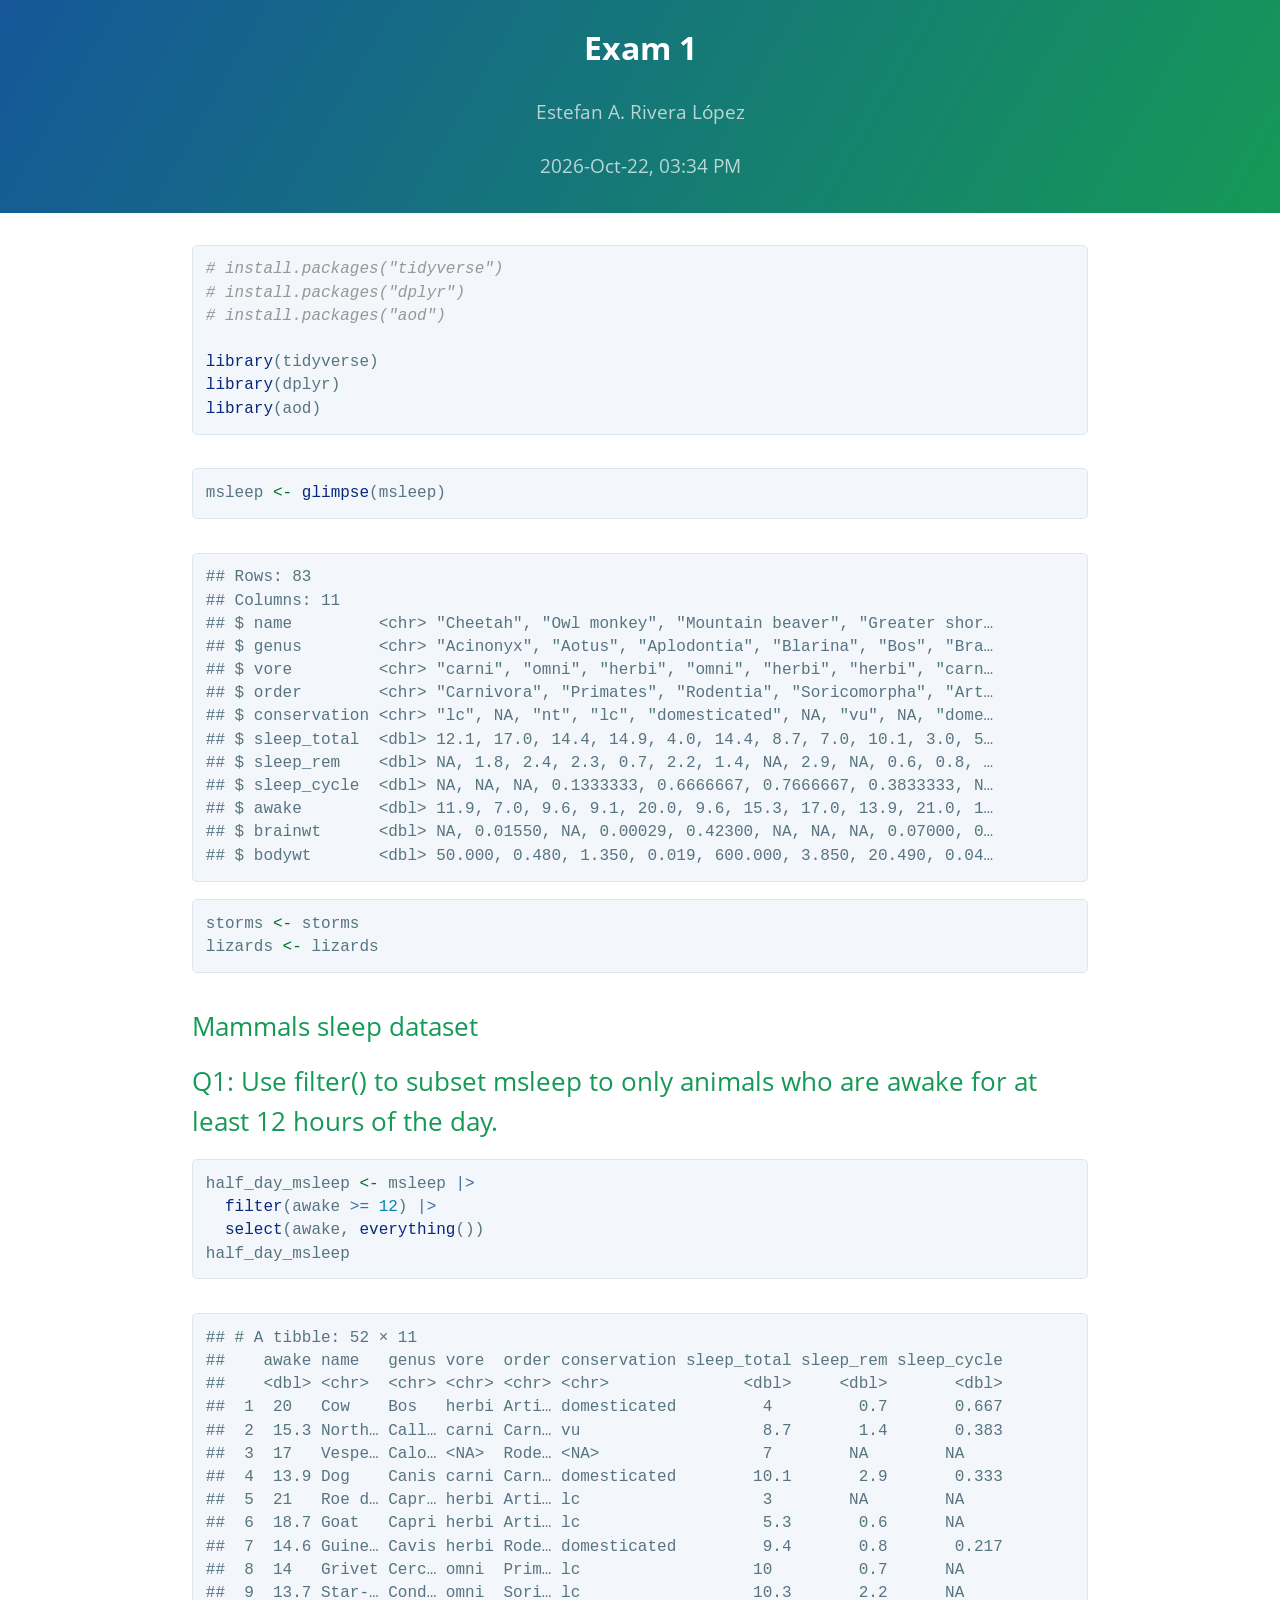
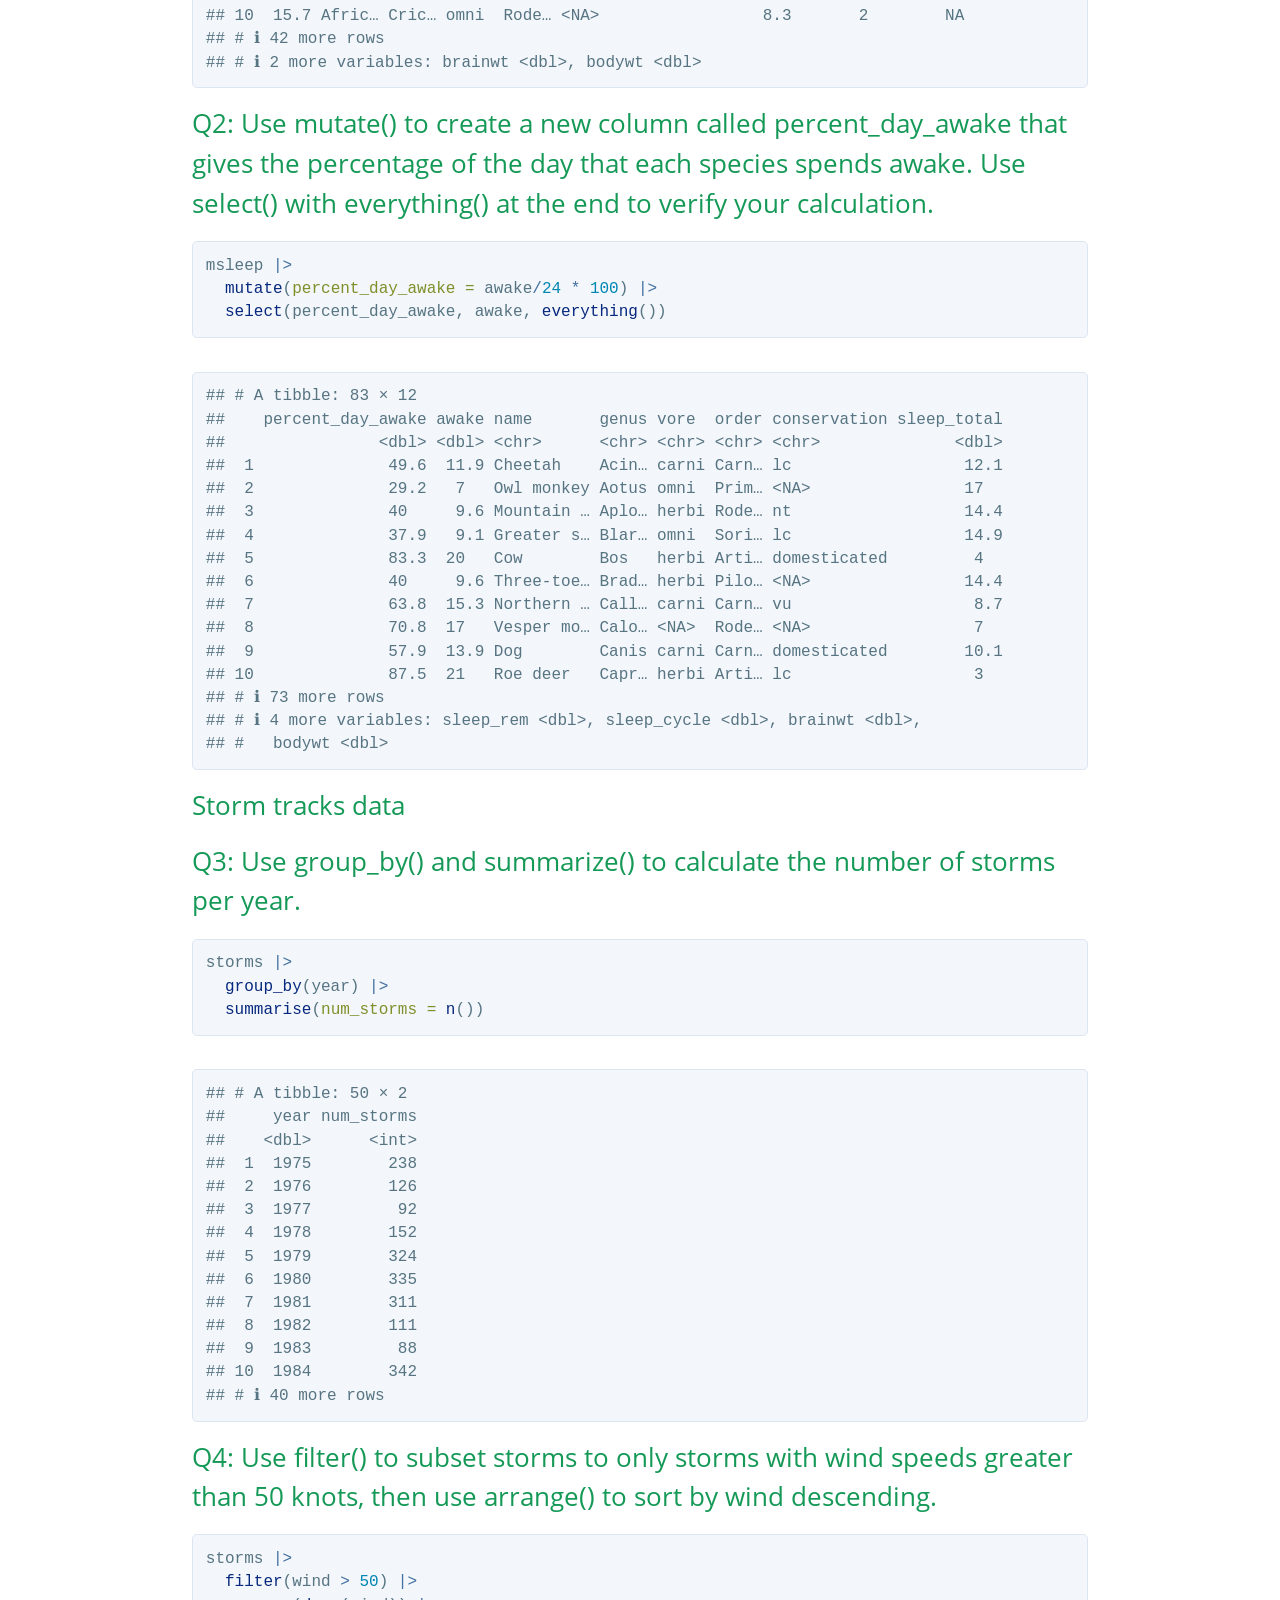
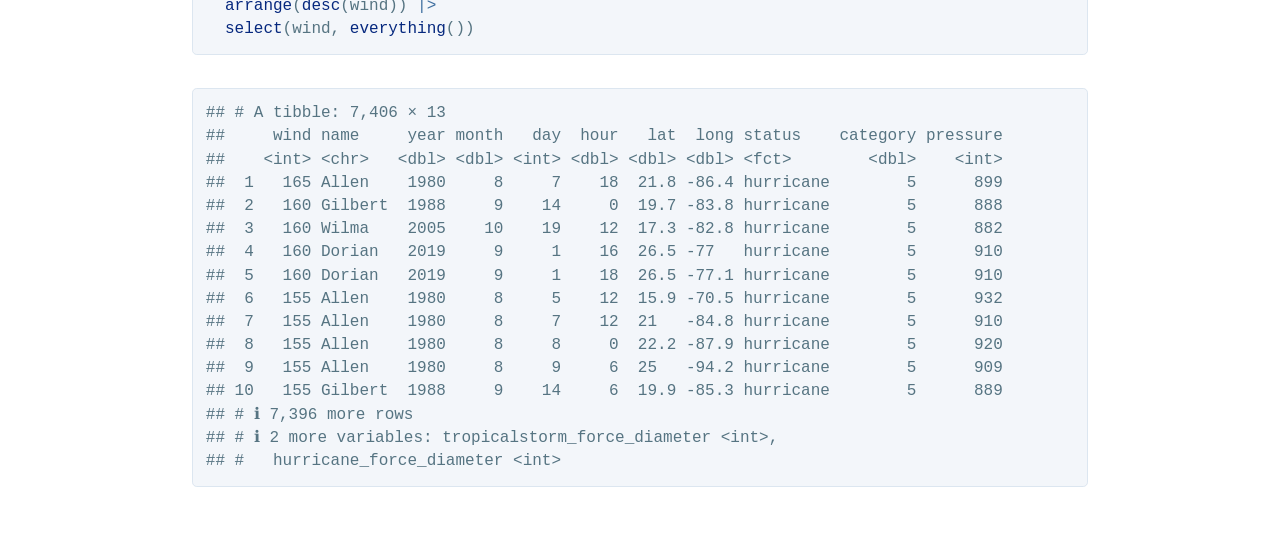
==== exams/Exam-1.html @ 0a930b72 "Exam 1" ====
<!DOCTYPE html>

<html>

<head>

<meta charset="utf-8" />
<meta name="generator" content="pandoc" />
<meta http-equiv="X-UA-Compatible" content="IE=EDGE" />

<meta name="viewport" content="width=device-width, initial-scale=1" />

<meta name="author" content="Estefan A. Rivera López" />


<title>Exam 1</title>

<script>// Pandoc 2.9 adds attributes on both header and div. We remove the former (to
// be compatible with the behavior of Pandoc < 2.8).
document.addEventListener('DOMContentLoaded', function(e) {
  var hs = document.querySelectorAll("div.section[class*='level'] > :first-child");
  var i, h, a;
  for (i = 0; i < hs.length; i++) {
    h = hs[i];
    if (!/^h[1-6]$/i.test(h.tagName)) continue;  // it should be a header h1-h6
    a = h.attributes;
    while (a.length > 0) h.removeAttribute(a[0].name);
  }
});
</script>


<style type="text/css">code{white-space: pre;}</style>
<style type="text/css" data-origin="pandoc">
html { -webkit-text-size-adjust: 100%; }
pre > code.sourceCode { white-space: pre; position: relative; }
pre > code.sourceCode > span { display: inline-block; line-height: 1.25; }
pre > code.sourceCode > span:empty { height: 1.2em; }
.sourceCode { overflow: visible; }
code.sourceCode > span { color: inherit; text-decoration: inherit; }
div.sourceCode { margin: 1em 0; }
pre.sourceCode { margin: 0; }
@media screen {
div.sourceCode { overflow: auto; }
}
@media print {
pre > code.sourceCode { white-space: pre-wrap; }
pre > code.sourceCode > span { text-indent: -5em; padding-left: 5em; }
}
pre.numberSource code
{ counter-reset: source-line 0; }
pre.numberSource code > span
{ position: relative; left: -4em; counter-increment: source-line; }
pre.numberSource code > span > a:first-child::before
{ content: counter(source-line);
position: relative; left: -1em; text-align: right; vertical-align: baseline;
border: none; display: inline-block;
-webkit-touch-callout: none; -webkit-user-select: none;
-khtml-user-select: none; -moz-user-select: none;
-ms-user-select: none; user-select: none;
padding: 0 4px; width: 4em;
color: #aaaaaa;
}
pre.numberSource { margin-left: 3em; border-left: 1px solid #aaaaaa; padding-left: 4px; }
div.sourceCode
{ }
@media screen {
pre > code.sourceCode > span > a:first-child::before { text-decoration: underline; }
}
code span.al { color: #ff0000; font-weight: bold; } 
code span.an { color: #60a0b0; font-weight: bold; font-style: italic; } 
code span.at { color: #7d9029; } 
code span.bn { color: #40a070; } 
code span.bu { color: #008000; } 
code span.cf { color: #007020; font-weight: bold; } 
code span.ch { color: #4070a0; } 
code span.cn { color: #880000; } 
code span.co { color: #60a0b0; font-style: italic; } 
code span.cv { color: #60a0b0; font-weight: bold; font-style: italic; } 
code span.do { color: #ba2121; font-style: italic; } 
code span.dt { color: #902000; } 
code span.dv { color: #40a070; } 
code span.er { color: #ff0000; font-weight: bold; } 
code span.ex { } 
code span.fl { color: #40a070; } 
code span.fu { color: #06287e; } 
code span.im { color: #008000; font-weight: bold; } 
code span.in { color: #60a0b0; font-weight: bold; font-style: italic; } 
code span.kw { color: #007020; font-weight: bold; } 
code span.op { color: #666666; } 
code span.ot { color: #007020; } 
code span.pp { color: #bc7a00; } 
code span.sc { color: #4070a0; } 
code span.ss { color: #bb6688; } 
code span.st { color: #4070a0; } 
code span.va { color: #19177c; } 
code span.vs { color: #4070a0; } 
code span.wa { color: #60a0b0; font-weight: bold; font-style: italic; } 

a.sourceLine {
pointer-events: auto;
}
</style>
<script>
// apply pandoc div.sourceCode style to pre.sourceCode instead
(function() {
  var sheets = document.styleSheets;
  for (var i = 0; i < sheets.length; i++) {
    if (sheets[i].ownerNode.dataset["origin"] !== "pandoc") continue;
    try { var rules = sheets[i].cssRules; } catch (e) { continue; }
    for (var j = 0; j < rules.length; j++) {
      var rule = rules[j];
      // check if there is a div.sourceCode rule
      if (rule.type !== rule.STYLE_RULE || rule.selectorText !== "div.sourceCode") continue;
      var style = rule.style.cssText;
      // check if color or background-color is set
      if (rule.style.color === '' && rule.style.backgroundColor === '') continue;
      // replace div.sourceCode by a pre.sourceCode rule
      sheets[i].deleteRule(j);
      sheets[i].insertRule('pre.sourceCode{' + style + '}', j);
    }
  }
})();
</script>



<style type="text/css">@font-face{font-family:"Open Sans";font-style:normal;font-weight:400;src:local("Open Sans"),local("OpenSans"),url([data-uri]) format("woff")}@font-face{font-family:"Open Sans";font-style:normal;font-weight:700;src:local("Open Sans Bold"),local("OpenSans-Bold"),url([data-uri]) format("woff")}*{box-sizing:border-box}body{padding:0;margin:0;font-family:"Open Sans","Helvetica Neue",Helvetica,Arial,sans-serif;font-size:16px;line-height:1.5;color:#606c71}a{color:#1e6bb8;text-decoration:none}a:hover{text-decoration:underline}.page-header{color:#fff;text-align:center;background-color:#159957;background-image:linear-gradient(120deg,#155799,#159957);padding:1.5rem 2rem}.page-header :last-child{margin-bottom:.5rem}@media screen and (max-width:42em){.page-header{padding:1rem 1rem}}.project-name{margin-top:0;margin-bottom:.1rem;font-size:2rem}@media screen and (max-width:42em){.project-name{font-size:1.75rem}}.project-tagline{margin-bottom:2rem;font-weight:400;opacity:.7;font-size:1.5rem}@media screen and (max-width:42em){.project-tagline{font-size:1.2rem}}.project-author,.project-date{font-weight:400;opacity:.7;font-size:1.2rem}@media screen and (max-width:42em){.project-author,.project-date{font-size:1rem}}.main-content,.toc{max-width:64rem;padding:2rem 4rem;margin:0 auto;font-size:1.1rem}.toc{padding-bottom:0}.toc .toc-box{padding:1.5rem;background-color:#f3f6fa;border:solid 1px #dce6f0;border-radius:.3rem}.toc .toc-box .toc-title{margin:0 0 .5rem;text-align:center}.toc .toc-box>ul{margin:0;padding-left:1.5rem}@media screen and (min-width:42em) and (max-width:64em){.toc{padding:2rem 2rem 0}}@media screen and (max-width:42em){.toc{padding:2rem 1rem 0;font-size:1rem}}.main-content :first-child{margin-top:0}@media screen and (min-width:42em) and (max-width:64em){.main-content{padding:2rem}}@media screen and (max-width:42em){.main-content{padding:2rem 1rem;font-size:1rem}}.main-content img{max-width:100%}.main-content h1,.main-content h2,.main-content h3,.main-content h4,.main-content h5,.main-content h6{margin-top:2rem;margin-bottom:1rem;font-weight:400;color:#159957}.main-content p{margin-bottom:1em}.main-content code{padding:2px 4px;font-family:Consolas,"Liberation Mono",Menlo,Courier,monospace;color:#567482;background-color:#f3f6fa;border-radius:.3rem}.main-content pre{padding:.8rem;margin-top:0;margin-bottom:1rem;font:1rem Consolas,"Liberation Mono",Menlo,Courier,monospace;color:#567482;word-wrap:normal;background-color:#f3f6fa;border:solid 1px #dce6f0;border-radius:.3rem;line-height:1.45;overflow:auto}@media screen and (max-width:42em){.main-content pre{font-size:.9rem}}.main-content pre>code{padding:0;margin:0;color:#567482;word-break:normal;white-space:pre;background:0 0;border:0}@media screen and (max-width:42em){.main-content pre>code{font-size:.9rem}}.main-content pre code,.main-content pre tt{display:inline;max-width:initial;padding:0;margin:0;overflow:initial;line-height:inherit;word-wrap:normal;background-color:transparent;border:0}.main-content pre code:after,.main-content pre code:before,.main-content pre tt:after,.main-content pre tt:before{content:normal}.main-content ol,.main-content ul{margin-top:0}.main-content blockquote{padding:0 1rem;margin-left:0;color:#819198;border-left:.3rem solid #dce6f0;font-size:1.2rem}.main-content blockquote>:first-child{margin-top:0}.main-content blockquote>:last-child{margin-bottom:0}@media screen and (max-width:42em){.main-content blockquote{font-size:1.1rem}}.main-content table{width:100%;overflow:auto;word-break:normal;word-break:keep-all;-webkit-overflow-scrolling:touch;border-collapse:collapse;border-spacing:0;margin:1rem 0}.main-content table th{font-weight:700;background-color:#159957;color:#fff}.main-content table td,.main-content table th{padding:.5rem 1rem;border-bottom:1px solid #e9ebec;text-align:left}.main-content table tr:nth-child(odd){background-color:#f2f2f2}.main-content dl{padding:0}.main-content dl dt{padding:0;margin-top:1rem;font-size:1rem;font-weight:700}.main-content dl dd{padding:0;margin-bottom:1rem}.main-content hr{height:2px;padding:0;margin:1rem 0;background-color:#eff0f1;border:0}code span.kw { color: #a71d5d; font-weight: normal; } 
code span.dt { color: #795da3; } 
code span.dv { color: #0086b3; } 
code span.bn { color: #0086b3; } 
code span.fl { color: #0086b3; } 
code span.ch { color: #4070a0; } 
code span.st { color: #183691; } 
code span.co { color: #969896; font-style: italic; } 
code span.ot { color: #007020; } 
</style>





</head>

<body>




<section class="page-header">
<h1 class="title toc-ignore project-name">Exam 1</h1>
<h4 class="author project-author">Estefan A. Rivera López</h4>
<h4 class="date project-date">2026-Oct-22, 03:34 PM</h4>
</section>



<section class="main-content">
<div class="sourceCode" id="cb1"><pre class="sourceCode r"><code class="sourceCode r"><span id="cb1-1"><a href="#cb1-1" tabindex="-1"></a><span class="co"># install.packages(&quot;tidyverse&quot;)</span></span>
<span id="cb1-2"><a href="#cb1-2" tabindex="-1"></a><span class="co"># install.packages(&quot;dplyr&quot;)</span></span>
<span id="cb1-3"><a href="#cb1-3" tabindex="-1"></a><span class="co"># install.packages(&quot;aod&quot;)</span></span>
<span id="cb1-4"><a href="#cb1-4" tabindex="-1"></a></span>
<span id="cb1-5"><a href="#cb1-5" tabindex="-1"></a><span class="fu">library</span>(tidyverse)</span>
<span id="cb1-6"><a href="#cb1-6" tabindex="-1"></a><span class="fu">library</span>(dplyr)</span>
<span id="cb1-7"><a href="#cb1-7" tabindex="-1"></a><span class="fu">library</span>(aod)</span></code></pre></div>
<div class="sourceCode" id="cb2"><pre class="sourceCode r"><code class="sourceCode r"><span id="cb2-1"><a href="#cb2-1" tabindex="-1"></a>msleep <span class="ot">&lt;-</span> <span class="fu">glimpse</span>(msleep)</span></code></pre></div>
<pre><code>## Rows: 83
## Columns: 11
## $ name         &lt;chr&gt; &quot;Cheetah&quot;, &quot;Owl monkey&quot;, &quot;Mountain beaver&quot;, &quot;Greater shor…
## $ genus        &lt;chr&gt; &quot;Acinonyx&quot;, &quot;Aotus&quot;, &quot;Aplodontia&quot;, &quot;Blarina&quot;, &quot;Bos&quot;, &quot;Bra…
## $ vore         &lt;chr&gt; &quot;carni&quot;, &quot;omni&quot;, &quot;herbi&quot;, &quot;omni&quot;, &quot;herbi&quot;, &quot;herbi&quot;, &quot;carn…
## $ order        &lt;chr&gt; &quot;Carnivora&quot;, &quot;Primates&quot;, &quot;Rodentia&quot;, &quot;Soricomorpha&quot;, &quot;Art…
## $ conservation &lt;chr&gt; &quot;lc&quot;, NA, &quot;nt&quot;, &quot;lc&quot;, &quot;domesticated&quot;, NA, &quot;vu&quot;, NA, &quot;dome…
## $ sleep_total  &lt;dbl&gt; 12.1, 17.0, 14.4, 14.9, 4.0, 14.4, 8.7, 7.0, 10.1, 3.0, 5…
## $ sleep_rem    &lt;dbl&gt; NA, 1.8, 2.4, 2.3, 0.7, 2.2, 1.4, NA, 2.9, NA, 0.6, 0.8, …
## $ sleep_cycle  &lt;dbl&gt; NA, NA, NA, 0.1333333, 0.6666667, 0.7666667, 0.3833333, N…
## $ awake        &lt;dbl&gt; 11.9, 7.0, 9.6, 9.1, 20.0, 9.6, 15.3, 17.0, 13.9, 21.0, 1…
## $ brainwt      &lt;dbl&gt; NA, 0.01550, NA, 0.00029, 0.42300, NA, NA, NA, 0.07000, 0…
## $ bodywt       &lt;dbl&gt; 50.000, 0.480, 1.350, 0.019, 600.000, 3.850, 20.490, 0.04…</code></pre>
<div class="sourceCode" id="cb4"><pre class="sourceCode r"><code class="sourceCode r"><span id="cb4-1"><a href="#cb4-1" tabindex="-1"></a>storms <span class="ot">&lt;-</span> storms</span>
<span id="cb4-2"><a href="#cb4-2" tabindex="-1"></a>lizards <span class="ot">&lt;-</span> lizards</span></code></pre></div>
<div id="mammals-sleep-dataset" class="section level1">
<h1>Mammals sleep dataset</h1>
<div id="q1-use-filter-to-subset-msleep-to-only-animals-who-are-awake-for-at-least-12-hours-of-the-day." class="section level2">
<h2>Q1: Use filter() to subset msleep to only animals who are awake for
at least 12 hours of the day.</h2>
<div class="sourceCode" id="cb5"><pre class="sourceCode r"><code class="sourceCode r"><span id="cb5-1"><a href="#cb5-1" tabindex="-1"></a>half_day_msleep <span class="ot">&lt;-</span> msleep <span class="sc">|&gt;</span> </span>
<span id="cb5-2"><a href="#cb5-2" tabindex="-1"></a>  <span class="fu">filter</span>(awake <span class="sc">&gt;=</span> <span class="dv">12</span>) <span class="sc">|&gt;</span> </span>
<span id="cb5-3"><a href="#cb5-3" tabindex="-1"></a>  <span class="fu">select</span>(awake, <span class="fu">everything</span>())</span>
<span id="cb5-4"><a href="#cb5-4" tabindex="-1"></a>half_day_msleep</span></code></pre></div>
<pre><code>## # A tibble: 52 × 11
##    awake name   genus vore  order conservation sleep_total sleep_rem sleep_cycle
##    &lt;dbl&gt; &lt;chr&gt;  &lt;chr&gt; &lt;chr&gt; &lt;chr&gt; &lt;chr&gt;              &lt;dbl&gt;     &lt;dbl&gt;       &lt;dbl&gt;
##  1  20   Cow    Bos   herbi Arti… domesticated         4         0.7       0.667
##  2  15.3 North… Call… carni Carn… vu                   8.7       1.4       0.383
##  3  17   Vespe… Calo… &lt;NA&gt;  Rode… &lt;NA&gt;                 7        NA        NA    
##  4  13.9 Dog    Canis carni Carn… domesticated        10.1       2.9       0.333
##  5  21   Roe d… Capr… herbi Arti… lc                   3        NA        NA    
##  6  18.7 Goat   Capri herbi Arti… lc                   5.3       0.6      NA    
##  7  14.6 Guine… Cavis herbi Rode… domesticated         9.4       0.8       0.217
##  8  14   Grivet Cerc… omni  Prim… lc                  10         0.7      NA    
##  9  13.7 Star-… Cond… omni  Sori… lc                  10.3       2.2      NA    
## 10  15.7 Afric… Cric… omni  Rode… &lt;NA&gt;                 8.3       2        NA    
## # ℹ 42 more rows
## # ℹ 2 more variables: brainwt &lt;dbl&gt;, bodywt &lt;dbl&gt;</code></pre>
</div>
<div id="q2-use-mutate-to-create-a-new-column-called-percent_day_awake-that-gives-the-percentage-of-the-day-that-each-species-spends-awake.-use-select-with-everything-at-the-end-to-verify-your-calculation." class="section level2">
<h2>Q2: Use mutate() to create a new column called percent_day_awake
that gives the percentage of the day that each species spends awake. Use
select() with everything() at the end to verify your calculation.</h2>
<div class="sourceCode" id="cb7"><pre class="sourceCode r"><code class="sourceCode r"><span id="cb7-1"><a href="#cb7-1" tabindex="-1"></a>msleep <span class="sc">|&gt;</span> </span>
<span id="cb7-2"><a href="#cb7-2" tabindex="-1"></a>  <span class="fu">mutate</span>(<span class="at">percent_day_awake =</span> awake<span class="sc">/</span><span class="dv">24</span> <span class="sc">*</span> <span class="dv">100</span>) <span class="sc">|&gt;</span> </span>
<span id="cb7-3"><a href="#cb7-3" tabindex="-1"></a>  <span class="fu">select</span>(percent_day_awake, awake, <span class="fu">everything</span>())</span></code></pre></div>
<pre><code>## # A tibble: 83 × 12
##    percent_day_awake awake name       genus vore  order conservation sleep_total
##                &lt;dbl&gt; &lt;dbl&gt; &lt;chr&gt;      &lt;chr&gt; &lt;chr&gt; &lt;chr&gt; &lt;chr&gt;              &lt;dbl&gt;
##  1              49.6  11.9 Cheetah    Acin… carni Carn… lc                  12.1
##  2              29.2   7   Owl monkey Aotus omni  Prim… &lt;NA&gt;                17  
##  3              40     9.6 Mountain … Aplo… herbi Rode… nt                  14.4
##  4              37.9   9.1 Greater s… Blar… omni  Sori… lc                  14.9
##  5              83.3  20   Cow        Bos   herbi Arti… domesticated         4  
##  6              40     9.6 Three-toe… Brad… herbi Pilo… &lt;NA&gt;                14.4
##  7              63.8  15.3 Northern … Call… carni Carn… vu                   8.7
##  8              70.8  17   Vesper mo… Calo… &lt;NA&gt;  Rode… &lt;NA&gt;                 7  
##  9              57.9  13.9 Dog        Canis carni Carn… domesticated        10.1
## 10              87.5  21   Roe deer   Capr… herbi Arti… lc                   3  
## # ℹ 73 more rows
## # ℹ 4 more variables: sleep_rem &lt;dbl&gt;, sleep_cycle &lt;dbl&gt;, brainwt &lt;dbl&gt;,
## #   bodywt &lt;dbl&gt;</code></pre>
</div>
</div>
<div id="storm-tracks-data" class="section level1">
<h1>Storm tracks data</h1>
<div id="q3-use-group_by-and-summarize-to-calculate-the-number-of-storms-per-year." class="section level2">
<h2>Q3: Use group_by() and summarize() to calculate the number of storms
per year.</h2>
<div class="sourceCode" id="cb9"><pre class="sourceCode r"><code class="sourceCode r"><span id="cb9-1"><a href="#cb9-1" tabindex="-1"></a>storms <span class="sc">|&gt;</span> </span>
<span id="cb9-2"><a href="#cb9-2" tabindex="-1"></a>  <span class="fu">group_by</span>(year) <span class="sc">|&gt;</span> </span>
<span id="cb9-3"><a href="#cb9-3" tabindex="-1"></a>  <span class="fu">summarise</span>(<span class="at">num_storms =</span> <span class="fu">n</span>())</span></code></pre></div>
<pre><code>## # A tibble: 50 × 2
##     year num_storms
##    &lt;dbl&gt;      &lt;int&gt;
##  1  1975        238
##  2  1976        126
##  3  1977         92
##  4  1978        152
##  5  1979        324
##  6  1980        335
##  7  1981        311
##  8  1982        111
##  9  1983         88
## 10  1984        342
## # ℹ 40 more rows</code></pre>
</div>
<div id="q4-use-filter-to-subset-storms-to-only-storms-with-wind-speeds-greater-than-50-knots-then-use-arrange-to-sort-by-wind-descending." class="section level2">
<h2>Q4: Use filter() to subset storms to only storms with wind speeds
greater than 50 knots, then use arrange() to sort by wind
descending.</h2>
<div class="sourceCode" id="cb11"><pre class="sourceCode r"><code class="sourceCode r"><span id="cb11-1"><a href="#cb11-1" tabindex="-1"></a>storms <span class="sc">|&gt;</span> </span>
<span id="cb11-2"><a href="#cb11-2" tabindex="-1"></a>  <span class="fu">filter</span>(wind <span class="sc">&gt;</span> <span class="dv">50</span>) <span class="sc">|&gt;</span> </span>
<span id="cb11-3"><a href="#cb11-3" tabindex="-1"></a>  <span class="fu">arrange</span>(<span class="fu">desc</span>(wind)) <span class="sc">|&gt;</span>  </span>
<span id="cb11-4"><a href="#cb11-4" tabindex="-1"></a>  <span class="fu">select</span>(wind, <span class="fu">everything</span>())</span></code></pre></div>
<pre><code>## # A tibble: 7,406 × 13
##     wind name     year month   day  hour   lat  long status    category pressure
##    &lt;int&gt; &lt;chr&gt;   &lt;dbl&gt; &lt;dbl&gt; &lt;int&gt; &lt;dbl&gt; &lt;dbl&gt; &lt;dbl&gt; &lt;fct&gt;        &lt;dbl&gt;    &lt;int&gt;
##  1   165 Allen    1980     8     7    18  21.8 -86.4 hurricane        5      899
##  2   160 Gilbert  1988     9    14     0  19.7 -83.8 hurricane        5      888
##  3   160 Wilma    2005    10    19    12  17.3 -82.8 hurricane        5      882
##  4   160 Dorian   2019     9     1    16  26.5 -77   hurricane        5      910
##  5   160 Dorian   2019     9     1    18  26.5 -77.1 hurricane        5      910
##  6   155 Allen    1980     8     5    12  15.9 -70.5 hurricane        5      932
##  7   155 Allen    1980     8     7    12  21   -84.8 hurricane        5      910
##  8   155 Allen    1980     8     8     0  22.2 -87.9 hurricane        5      920
##  9   155 Allen    1980     8     9     6  25   -94.2 hurricane        5      909
## 10   155 Gilbert  1988     9    14     6  19.9 -85.3 hurricane        5      889
## # ℹ 7,396 more rows
## # ℹ 2 more variables: tropicalstorm_force_diameter &lt;int&gt;,
## #   hurricane_force_diameter &lt;int&gt;</code></pre>
</div>
</div>
</section>



<!-- code folding -->


<!-- dynamically load mathjax for compatibility with self-contained -->
<script>
  (function () {
    var script = document.createElement("script");
    script.type = "text/javascript";
    script.src  = "https://mathjax.rstudio.com/latest/MathJax.js?config=TeX-AMS-MML_HTMLorMML";
    document.getElementsByTagName("head")[0].appendChild(script);
  })();
</script>

</body>
</html>
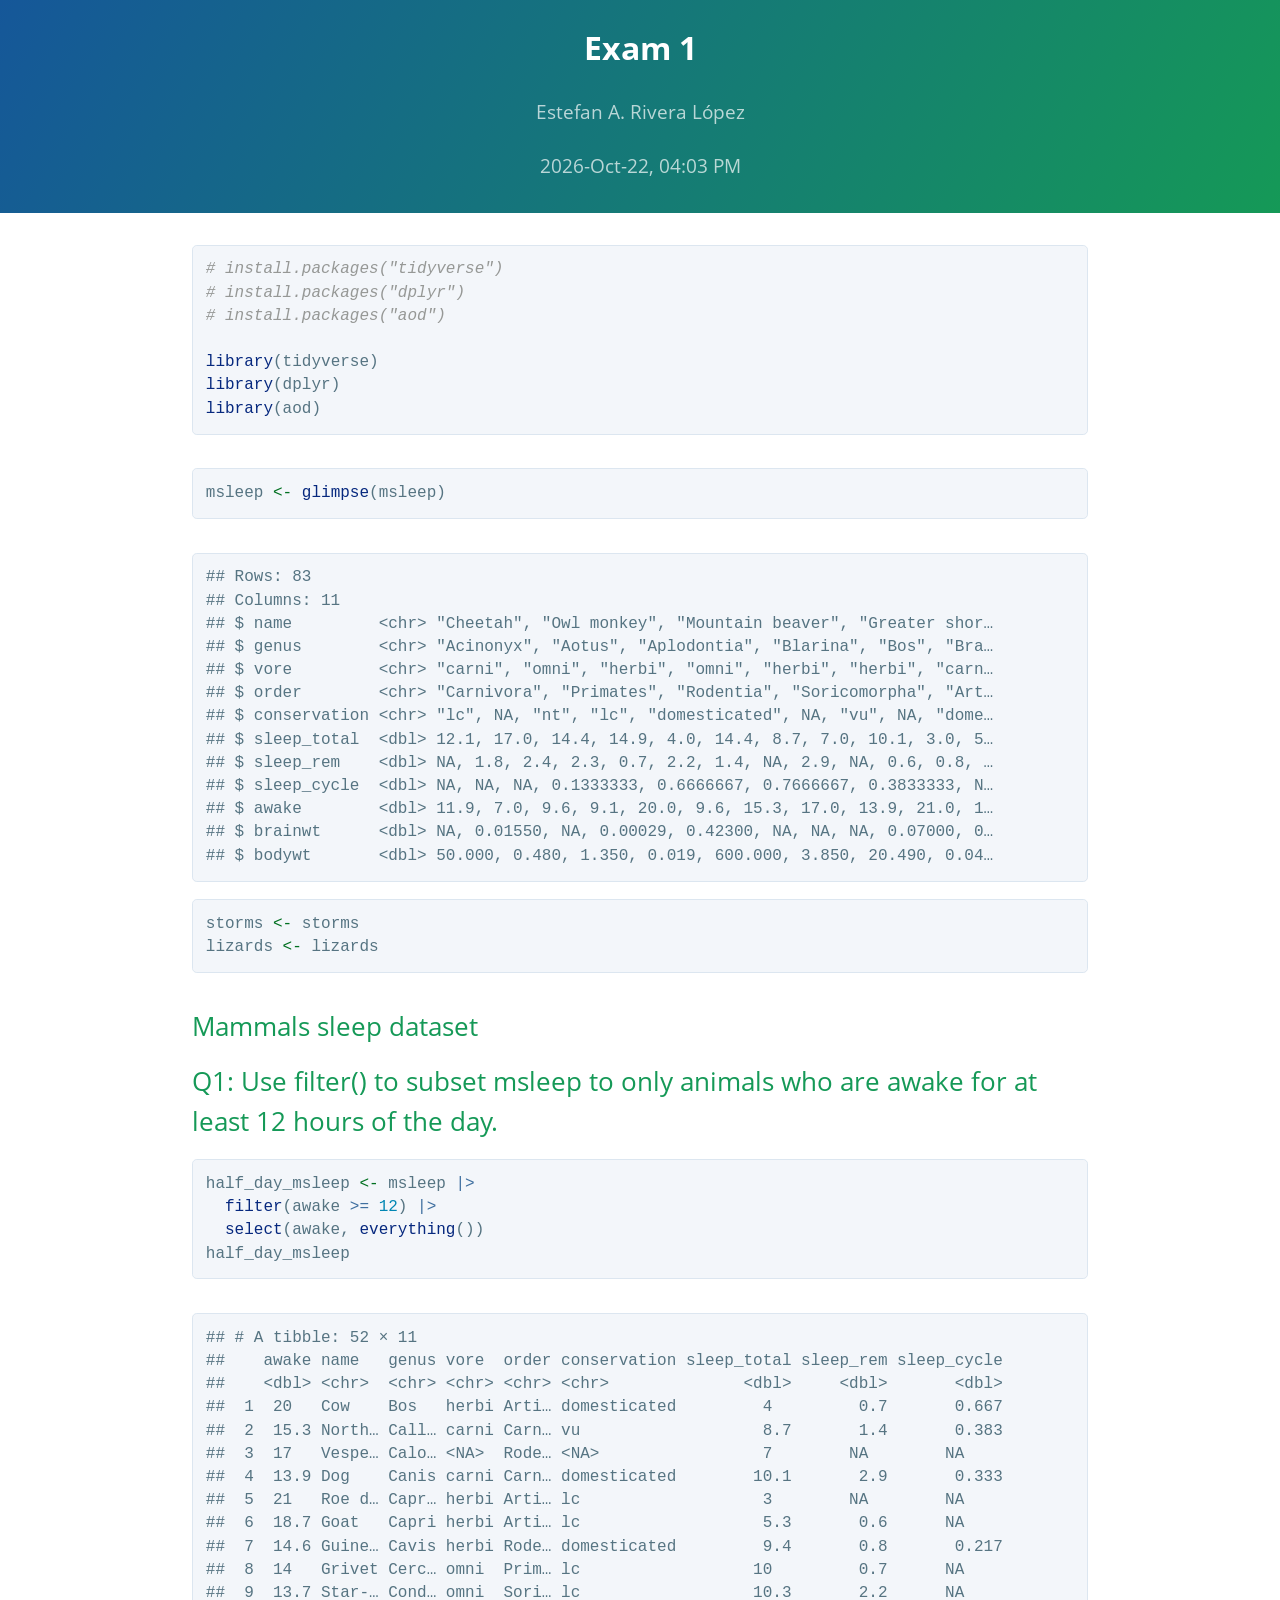
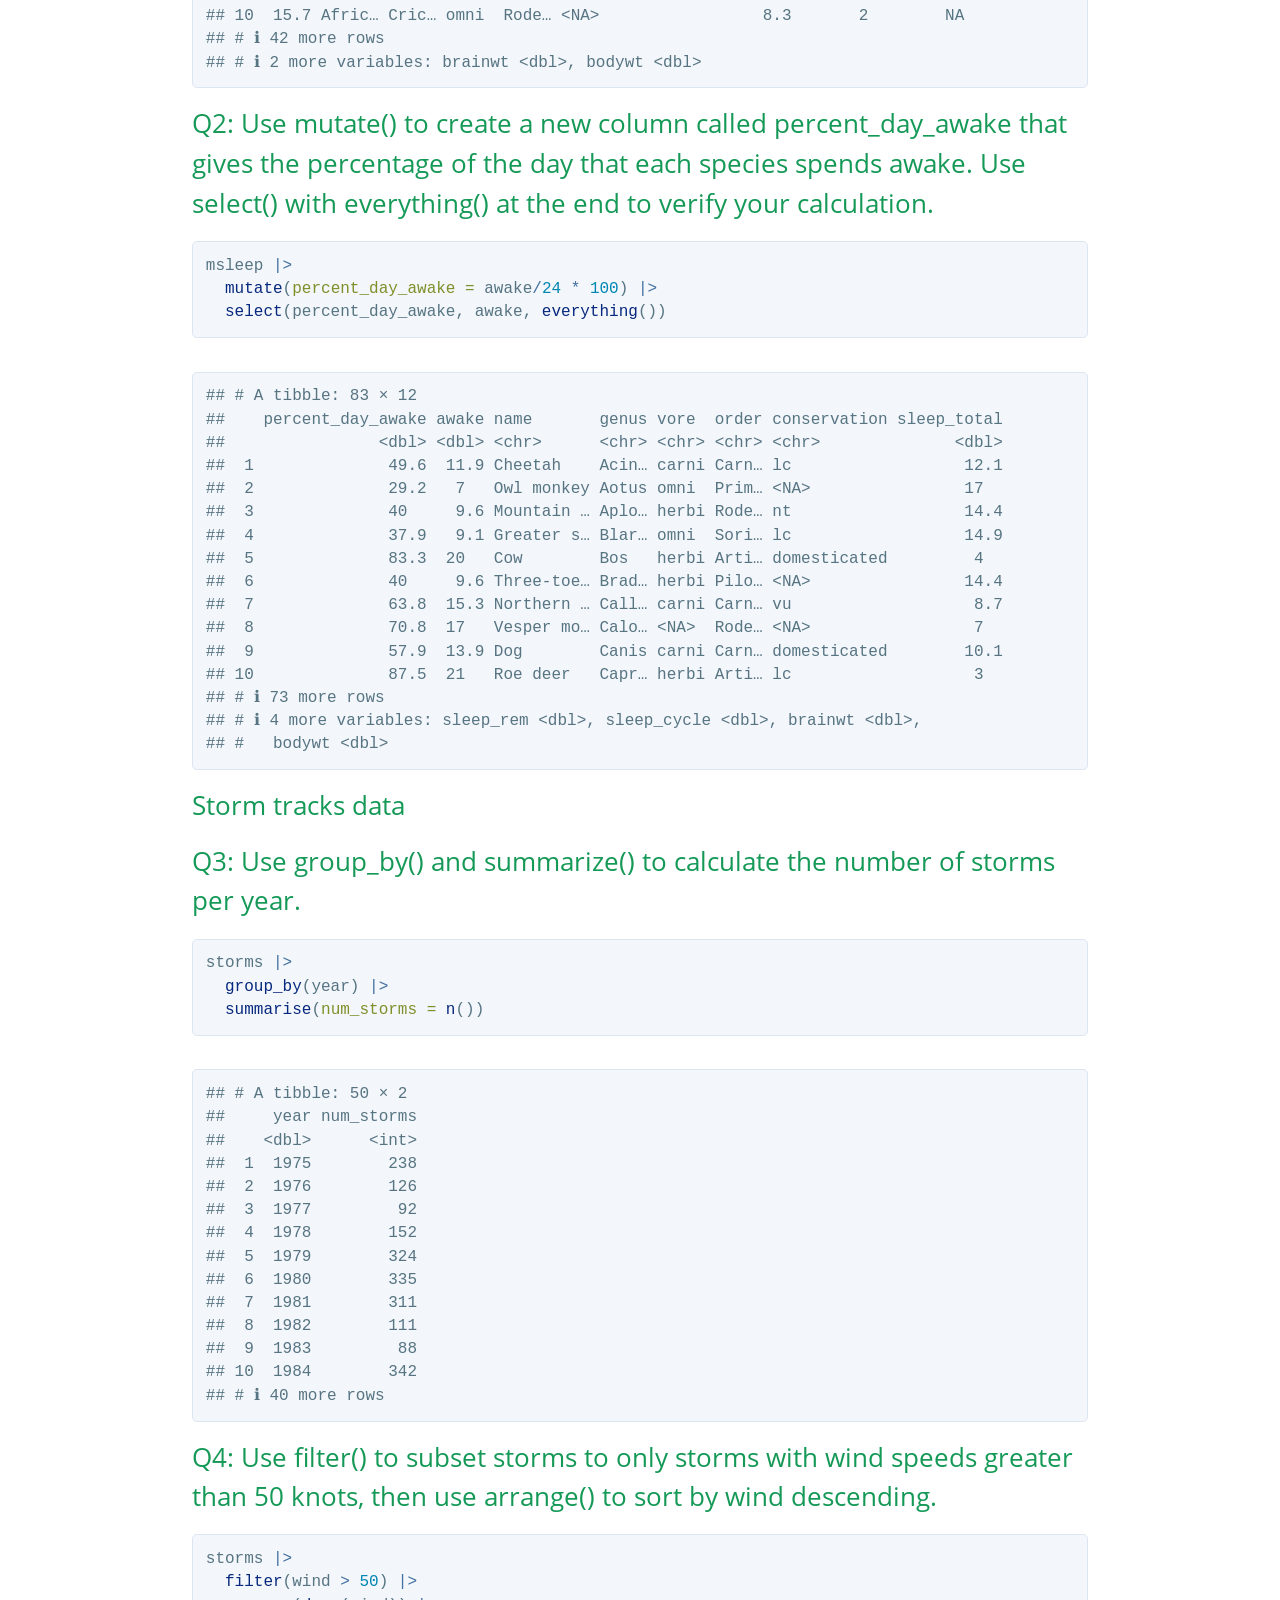
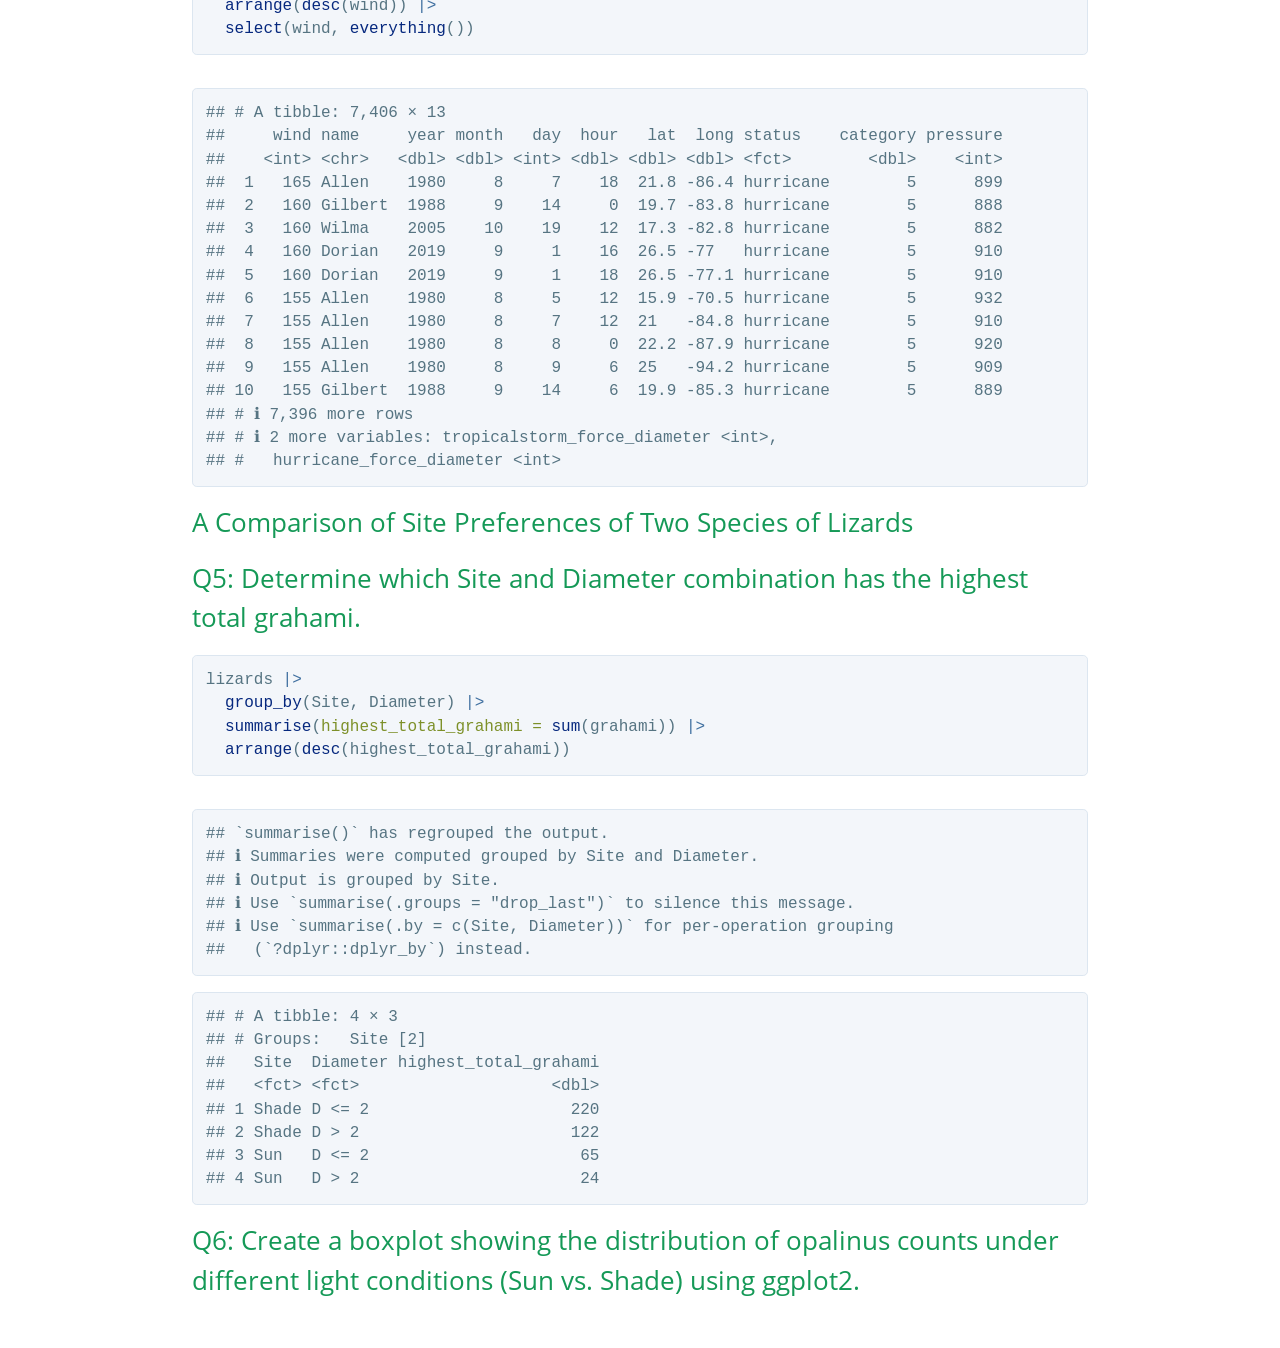
==== commit 31a21fc9: "Exam 1" ====
--- a/exams/Exam-1.html
+++ b/exams/Exam-1.html
@@ -150,7 +150,7 @@
 <section class="page-header">
 <h1 class="title toc-ignore project-name">Exam 1</h1>
 <h4 class="author project-author">Estefan A. Rivera López</h4>
-<h4 class="date project-date">2026-Oct-22, 03:34 PM</h4>
+<h4 class="date project-date">2026-Oct-22, 04:03 PM</h4>
 </section>
 
 
@@ -278,6 +278,35 @@
 ## #   hurricane_force_diameter &lt;int&gt;</code></pre>
 </div>
 </div>
+<div id="a-comparison-of-site-preferences-of-two-species-of-lizards" class="section level1">
+<h1>A Comparison of Site Preferences of Two Species of Lizards</h1>
+<div id="q5-determine-which-site-and-diameter-combination-has-the-highest-total-grahami." class="section level2">
+<h2>Q5: Determine which Site and Diameter combination has the highest
+total grahami.</h2>
+<div class="sourceCode" id="cb13"><pre class="sourceCode r"><code class="sourceCode r"><span id="cb13-1"><a href="#cb13-1" tabindex="-1"></a>lizards <span class="sc">|&gt;</span> </span>
+<span id="cb13-2"><a href="#cb13-2" tabindex="-1"></a>  <span class="fu">group_by</span>(Site, Diameter) <span class="sc">|&gt;</span> </span>
+<span id="cb13-3"><a href="#cb13-3" tabindex="-1"></a>  <span class="fu">summarise</span>(<span class="at">highest_total_grahami =</span> <span class="fu">sum</span>(grahami)) <span class="sc">|&gt;</span> </span>
+<span id="cb13-4"><a href="#cb13-4" tabindex="-1"></a>  <span class="fu">arrange</span>(<span class="fu">desc</span>(highest_total_grahami))</span></code></pre></div>
+<pre><code>## `summarise()` has regrouped the output.
+## ℹ Summaries were computed grouped by Site and Diameter.
+## ℹ Output is grouped by Site.
+## ℹ Use `summarise(.groups = &quot;drop_last&quot;)` to silence this message.
+## ℹ Use `summarise(.by = c(Site, Diameter))` for per-operation grouping
+##   (`?dplyr::dplyr_by`) instead.</code></pre>
+<pre><code>## # A tibble: 4 × 3
+## # Groups:   Site [2]
+##   Site  Diameter highest_total_grahami
+##   &lt;fct&gt; &lt;fct&gt;                    &lt;dbl&gt;
+## 1 Shade D &lt;= 2                     220
+## 2 Shade D &gt; 2                      122
+## 3 Sun   D &lt;= 2                      65
+## 4 Sun   D &gt; 2                       24</code></pre>
+</div>
+<div id="q6-create-a-boxplot-showing-the-distribution-of-opalinus-counts-under-different-light-conditions-sun-vs.-shade-using-ggplot2." class="section level2">
+<h2>Q6: Create a boxplot showing the distribution of opalinus counts
+under different light conditions (Sun vs. Shade) using ggplot2.</h2>
+</div>
+</div>
 </section>
 
 
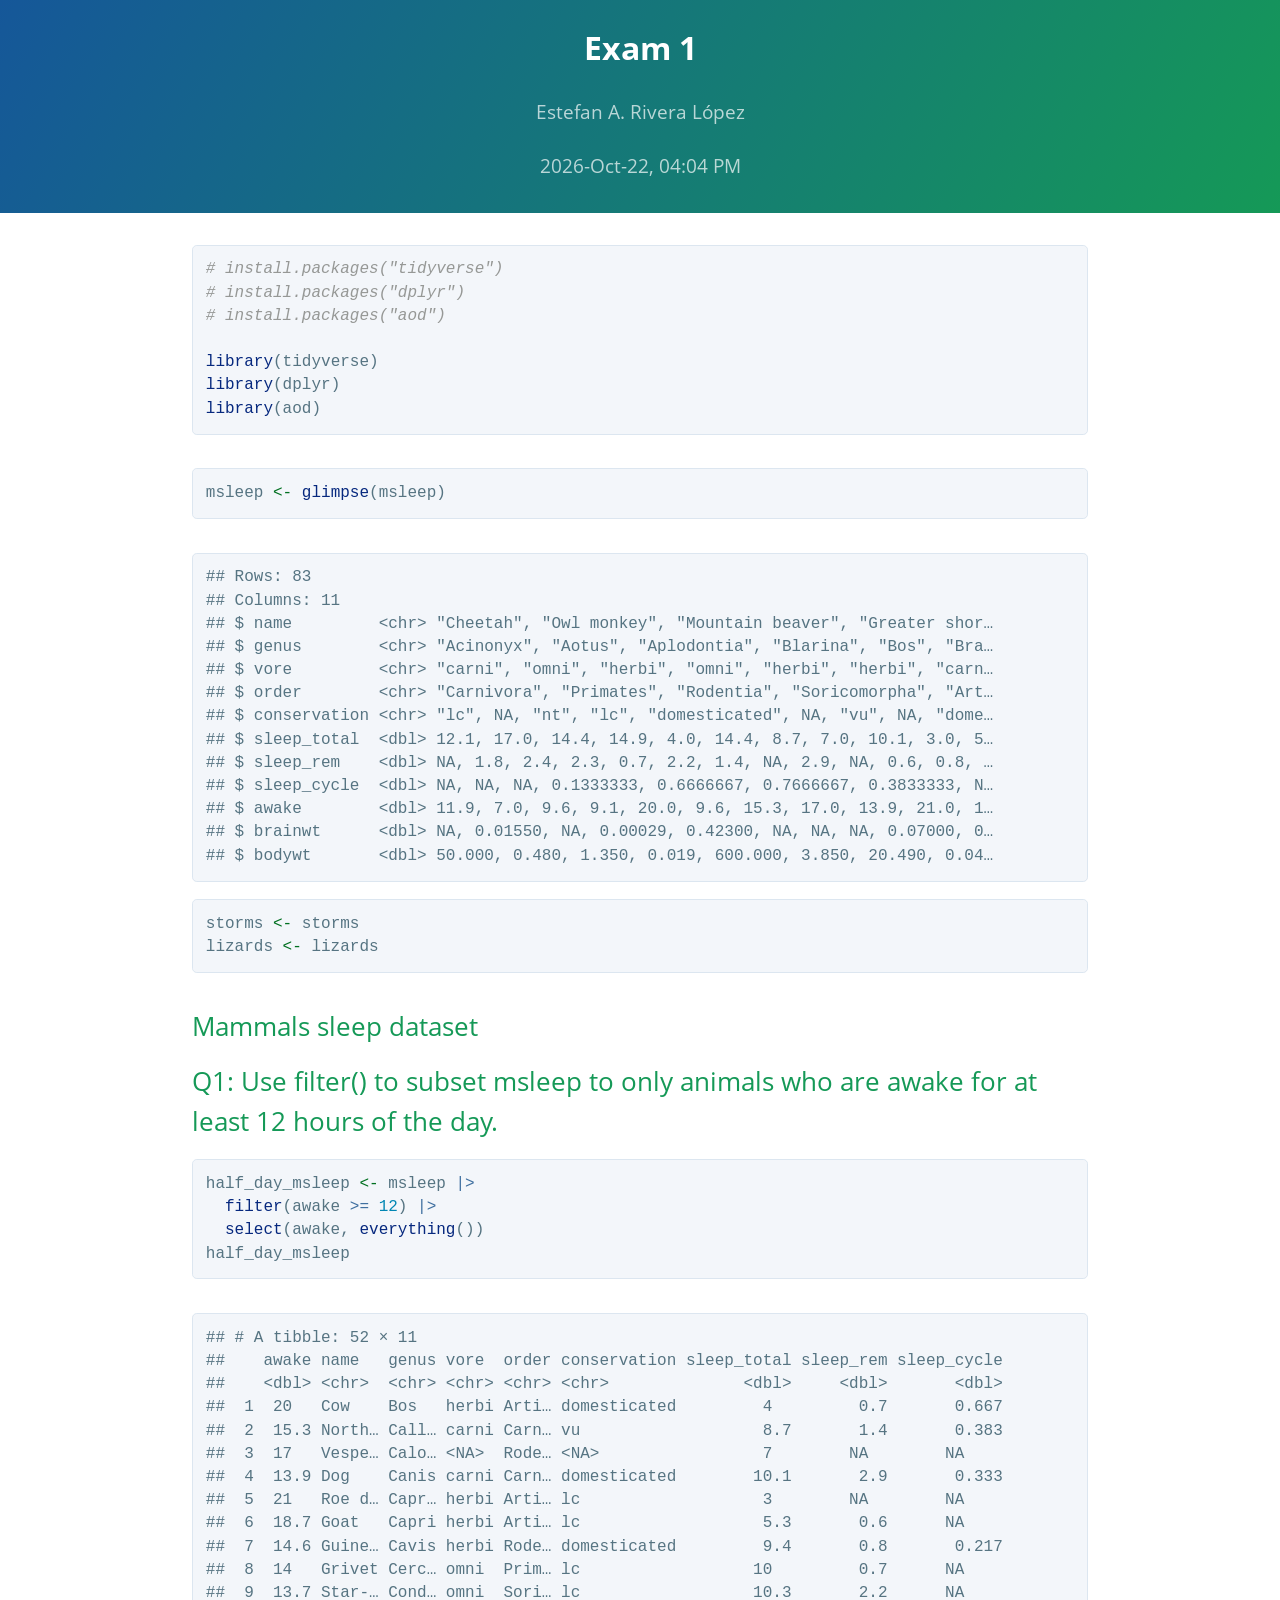
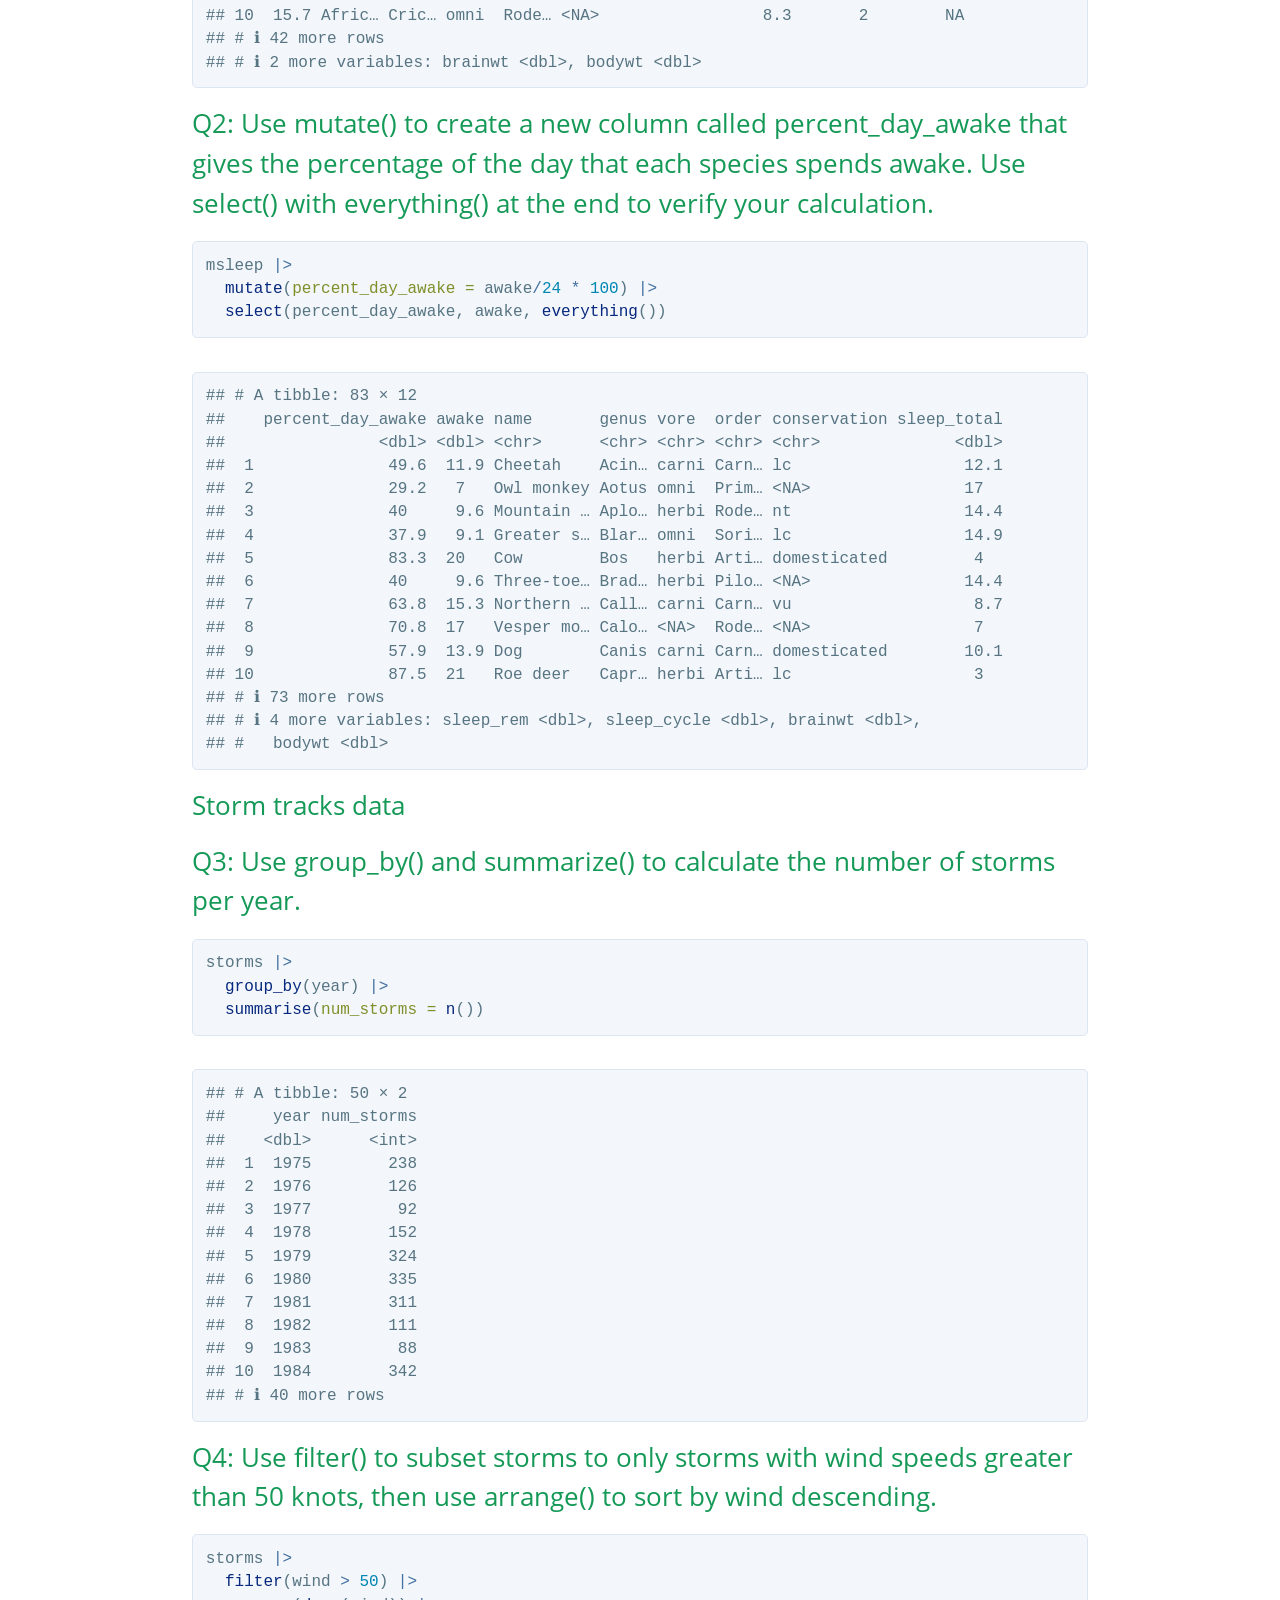
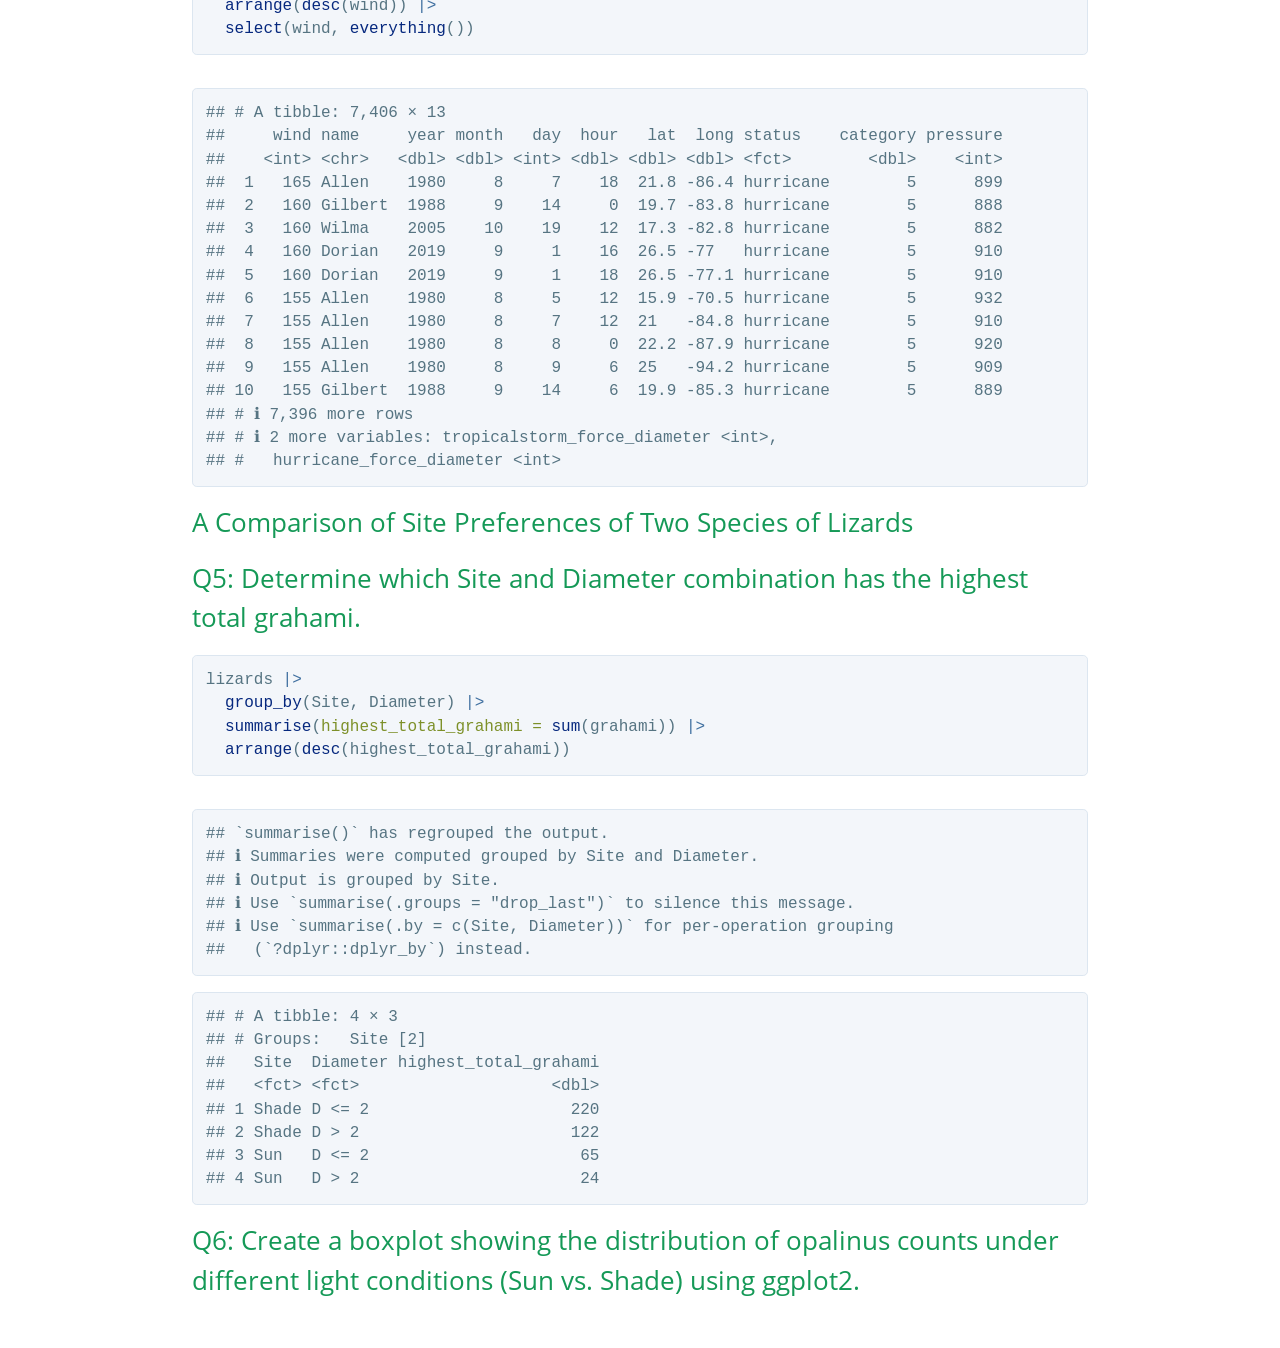
==== commit de982ae1: "R tutorial 4 upload" ====
--- a/exams/Exam-1.html
+++ b/exams/Exam-1.html
@@ -150,7 +150,7 @@
 <section class="page-header">
 <h1 class="title toc-ignore project-name">Exam 1</h1>
 <h4 class="author project-author">Estefan A. Rivera López</h4>
-<h4 class="date project-date">2026-Oct-22, 04:03 PM</h4>
+<h4 class="date project-date">2026-Oct-22, 04:04 PM</h4>
 </section>
 
 
